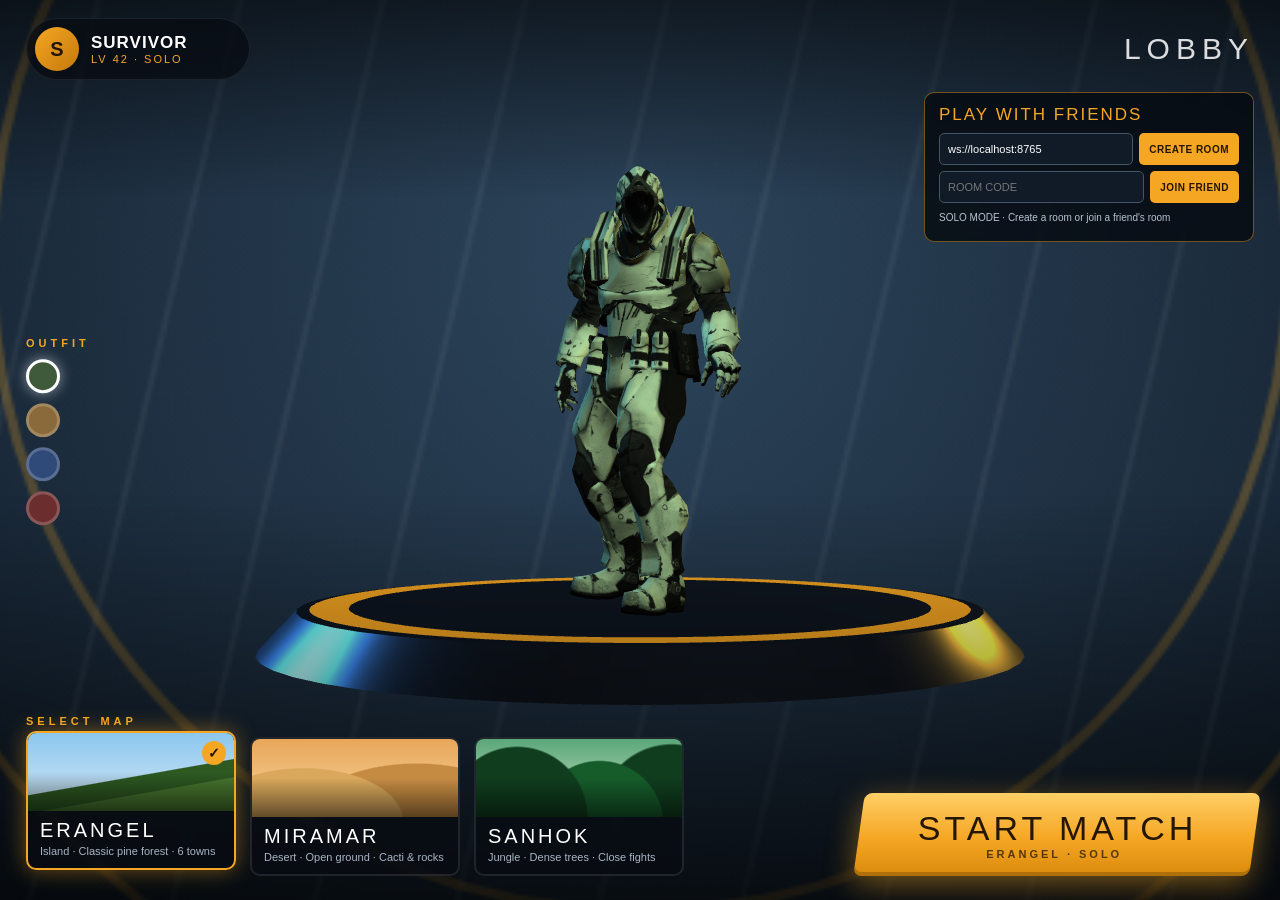
==== index.html @ 5bd3eda5 "First Commit" ====
<!DOCTYPE html>
<html lang="en">
<head>
<meta charset="UTF-8">
<meta name="viewport" content="width=device-width, initial-scale=1">
<title>Battle Zone Royale</title>
<link rel="stylesheet" href="css/style.css">
</head>
<body>
<canvas id="c"></canvas>

<!-- 1. SPLASH -->
<div id="splash" class="screen">
  <div class="splash-bg"></div>
  <div class="splash-center">
    <div class="logo-small">SURVIVE · LOOT · WIN</div>
    <h1 class="logo">BATTLE<span>ZONE</span></h1>
    <div class="logo-sub">R O Y A L E</div>
    <div class="loadbar"><div id="loadfill"></div></div>
    <div id="loadtxt">Loading assets...</div>
  </div>
  <div class="ver">v1.0 · Made with Three.js</div>
</div>

<!-- 2. LOBBY -->
<div id="lobby" class="screen hidden">
  <div class="lb-top">
    <div class="profile">
      <div class="avatar">S</div>
      <div>
        <input id="pname" value="SURVIVOR" maxlength="12" spellcheck="false">
        <div class="lvl">LV 42 · SOLO</div>
      </div>
    </div>
    <div class="lb-title">LOBBY</div>
  </div>

  <div class="lb-left">
    <div class="lb-label">OUTFIT</div>
    <div id="outfits">
      <button class="dot sel" data-i="0" style="background:#3f5a3a" title="Forest"></button>
      <button class="dot" data-i="1" style="background:#8a6a3a" title="Desert"></button>
      <button class="dot" data-i="2" style="background:#2f4a78" title="Navy"></button>
      <button class="dot" data-i="3" style="background:#6b2d2d" title="Crimson"></button>
    </div>
  </div>

  <div class="mp-lobby">
    <div class="mp-heading">PLAY WITH FRIENDS</div>
    <div class="mp-row">
      <input id="mpServer" value="ws://localhost:8765" aria-label="Multiplayer server address">
      <button id="mpCreate" type="button">CREATE ROOM</button>
    </div>
    <div class="mp-row">
      <input id="mpRoom" maxlength="6" placeholder="ROOM CODE" aria-label="Room code">
      <button id="mpJoin" type="button">JOIN FRIEND</button>
    </div>
    <div id="mpStatus">SOLO MODE · Create a room or join a friend's room</div>
    <div id="mpRoomCode" class="mp-room-code"></div>
  </div>

  <div class="lb-bottom">
    <div class="maps-wrap">
      <div class="lb-label">SELECT MAP</div>
      <div id="maps">
        <div class="mapcard sel" data-map="erangel">
          <div class="art art-erangel"></div>
          <div class="mn">ERANGEL</div><div class="ms">Island · Classic pine forest · 6 towns</div><div class="tick">✓</div>
        </div>
        <div class="mapcard" data-map="miramar">
          <div class="art art-miramar"></div>
          <div class="mn">MIRAMAR</div><div class="ms">Desert · Open ground · Cacti &amp; rocks</div><div class="tick">✓</div>
        </div>
        <div class="mapcard" data-map="sanhok">
          <div class="art art-sanhok"></div>
          <div class="mn">SANHOK</div><div class="ms">Jungle · Dense trees · Close fights</div><div class="tick">✓</div>
        </div>
      </div>
    </div>
    <button id="startBtn"><span>START MATCH</span><small id="startSub">ERANGEL · SOLO</small></button>
  </div>
</div>

<!-- LOADING -->
<div id="loading" class="screen hidden">
  <div class="load-box">
    <div class="spinner"></div>
    <div class="load-t">DEPLOYING TO <b id="loadMap">ERANGEL</b></div>
  </div>
</div>

<!-- HUD -->
<div id="hud" class="hidden">
  <div id="mobileControls" class="mobile-controls" aria-label="Touch controls">
    <div id="movePad" class="move-pad"><div class="move-ring"><div id="moveStick" class="move-stick"></div></div></div>
    <div id="lookPad" class="look-pad" aria-hidden="true"></div>
    <div class="touch-actions">
      <button class="touch-btn fire" data-action="fire">FIRE</button>
      <button class="touch-btn aim" data-action="aim">AIM</button>
      <button class="touch-btn" data-action="jump">JUMP</button>
      <button class="touch-btn" data-action="crouch">CROUCH</button>
      <button class="touch-btn" data-action="prone">PRONE</button>
      <button class="touch-btn" data-action="reload">RELOAD</button>
      <button class="touch-btn" data-action="pickup">PICK</button>
      <button class="touch-btn" data-action="weapon">SWAP</button>
    </div>
  </div>
  <div id="rotateNotice" class="rotate-notice">ROTATE YOUR DEVICE TO LANDSCAPE</div>
  <canvas id="minimap" width="300" height="300"></canvas>
  <div id="mpHudStatus" class="mp-hud-status hidden">FRIEND ROOM</div>
  <div id="topinfo">
    <div class="pill">ALIVE <b id="aliveN">0</b></div>
    <div class="pill">KILLS <b id="killN">0</b></div>
  </div>
  <div id="zoneinfo"></div>
  <div id="killfeed"></div>

  <div id="crosshair"><i class="ch t"></i><i class="ch b"></i><i class="ch l"></i><i class="ch r"></i><i class="dotc"></i></div>
  <div id="hitmarker"><i></i><i></i><i></i><i></i></div>
  <div id="prompt"></div>
  <div id="stance"></div>
  <div id="msg"></div>

  <div id="hpwrap">
    <div class="hpbar"><div id="hpfill"></div></div>
    <div id="hptxt">100</div>
  </div>
  <div id="weapons"></div>
  <div id="ammo"><div id="wname">UNARMED</div><div id="ammotxt"><b>--</b></div><div id="reload"></div></div>

  <div id="controls">
    WASD move · SHIFT sprint · SPACE jump · C crouch · Z prone · Q/E peek · F pick up · LMB shoot · RMB scope · R reload · 1/2/3 weapons
  </div>
  <div id="hurt"></div>
  <div id="scope"><span id="zoomtxt"></span></div>
</div>

<!-- OVERLAY (ready / pause / dead / win) -->
<div id="overlay" class="screen hidden">
  <div class="ov-box">
    <div id="ovTitle">PAUSED</div>
    <div id="ovSub"></div>
    <div id="ovStats"></div>
    <div class="ov-btns">
      <button id="ovMain" class="btn">RESUME</button>
      <button id="ovLobby" class="btn ghost">BACK TO LOBBY</button>
    </div>
  </div>
</div>

<script src="js/three-bundle.js"></script>
<script src="js/soldier-data.js"></script>
<script src="js/game.js"></script>
</body>
</html>
---- css/style.css ----
*{box-sizing:border-box;margin:0;padding:0;user-select:none;-webkit-user-select:none}
html,body{width:100%;height:100%;overflow:hidden;background:#05080c;color:#fff;font-family:"Segoe UI",Roboto,Arial,sans-serif}
#c{position:fixed;inset:0;width:100%;height:100%;display:block}
.hidden{display:none!important}
.screen{position:fixed;inset:0;z-index:10}
:root{--acc:#f5a623;--acc2:#ffcf66;--dark:rgba(8,12,18,.78)}
.disp{font-family:Impact,"Arial Narrow Bold","Arial Black",sans-serif;letter-spacing:2px}

/* ---------- SPLASH ---------- */
#splash{background:#06090e;display:flex;align-items:center;justify-content:center;transition:opacity .6s}
#splash.fade{opacity:0;pointer-events:none}
.splash-bg{position:absolute;inset:0;background:
  radial-gradient(ellipse at 50% 120%,rgba(245,166,35,.35),transparent 60%),
  radial-gradient(ellipse at 50% 40%,#1b2a3a 0%,#06090e 70%);
  animation:pulse 4s ease-in-out infinite}
.splash-bg:after{content:"";position:absolute;inset:0;background:
  repeating-linear-gradient(0deg,rgba(255,255,255,.025) 0 2px,transparent 2px 4px)}
@keyframes pulse{50%{filter:brightness(1.25)}}
.splash-center{position:relative;text-align:center;animation:rise 1s ease-out}
@keyframes rise{from{opacity:0;transform:translateY(30px) scale(.96)}to{opacity:1;transform:none}}
.logo-small{font-size:13px;letter-spacing:8px;color:var(--acc);margin-bottom:10px}
.logo{font-family:Impact,"Arial Black",sans-serif;font-size:clamp(54px,11vw,130px);line-height:.95;letter-spacing:6px;text-shadow:0 6px 30px rgba(0,0,0,.7)}
.logo span{color:var(--acc);margin-left:.18em;text-shadow:0 0 40px rgba(245,166,35,.55)}
.logo-sub{letter-spacing:.9em;font-size:clamp(14px,2.2vw,24px);color:#cfd8e3;margin:6px 0 40px .9em}
.loadbar{width:min(420px,70vw);height:6px;background:rgba(255,255,255,.12);border-radius:4px;margin:0 auto;overflow:hidden}
#loadfill{height:100%;width:0;background:linear-gradient(90deg,var(--acc),var(--acc2));box-shadow:0 0 12px var(--acc);transition:width .2s}
#loadtxt{margin-top:12px;font-size:12px;letter-spacing:3px;color:#8fa0b3}
.ver{position:absolute;bottom:14px;right:18px;font-size:11px;color:#58677a;letter-spacing:1px}

/* ---------- LOBBY ---------- */
#lobby{pointer-events:none}
#lobby>*{pointer-events:none}
#lobby button,#lobby input,#lobby .mapcard{pointer-events:auto}
#lobby:before{content:"";position:absolute;inset:0;background:
  linear-gradient(180deg,rgba(0,0,0,.55),transparent 22%,transparent 55%,rgba(0,0,0,.7));pointer-events:none}
.lb-top{position:absolute;top:0;left:0;right:0;display:flex;justify-content:space-between;align-items:center;padding:18px 26px}
.profile{display:flex;gap:12px;align-items:center;background:var(--dark);border:1px solid rgba(255,255,255,.08);padding:8px 18px 8px 8px;border-radius:40px}
.avatar{width:44px;height:44px;border-radius:50%;background:linear-gradient(135deg,var(--acc),#c47a0c);display:flex;align-items:center;justify-content:center;font-weight:800;font-size:20px;color:#201400}
#pname{background:transparent;border:0;outline:0;color:#fff;font-weight:700;font-size:17px;letter-spacing:1px;width:140px;user-select:text;-webkit-user-select:text}
.lvl{font-size:11px;color:var(--acc);letter-spacing:2px}
.lb-title{font-family:Impact,sans-serif;font-size:30px;letter-spacing:6px;color:rgba(255,255,255,.85)}
.lb-left{position:absolute;left:26px;top:50%;transform:translateY(-60%)}
.lb-label{font-size:11px;letter-spacing:4px;color:var(--acc);margin-bottom:10px;font-weight:700}
#outfits{display:flex;flex-direction:column;gap:10px}
.dot{width:34px;height:34px;border-radius:50%;border:3px solid rgba(255,255,255,.2);cursor:pointer;transition:.2s}
.dot:hover{transform:scale(1.12)}
.dot.sel{border-color:#fff;box-shadow:0 0 14px rgba(255,255,255,.5)}
.lb-bottom{position:absolute;left:0;right:0;bottom:0;padding:20px 26px 24px;display:flex;justify-content:space-between;align-items:flex-end;gap:20px;flex-wrap:wrap}
#maps{display:flex;gap:14px}
.mapcard{position:relative;width:min(210px,28vw);background:var(--dark);border:2px solid rgba(255,255,255,.1);border-radius:10px;overflow:hidden;cursor:pointer;transition:.18s;backdrop-filter:blur(4px)}
.mapcard:hover{transform:translateY(-4px);border-color:rgba(245,166,35,.6)}
.mapcard.sel{border-color:var(--acc);box-shadow:0 0 22px rgba(245,166,35,.45);transform:translateY(-6px)}
.mapcard .art{height:78px;position:relative}
.mapcard .art:after{content:"";position:absolute;inset:0;background:linear-gradient(180deg,transparent 50%,rgba(0,0,0,.55))}
.art-erangel{background:
  linear-gradient(170deg,transparent 54%,#2e5a22 55% 70%,#4a7a30 71%),
  radial-gradient(ellipse at 70% 90%,#1f3f18 0 30%,transparent 31%),
  linear-gradient(180deg,#8cc6ee,#d5eaf6)}
.art-miramar{background:
  radial-gradient(ellipse at 25% 105%,#d9a85c 0 45%,transparent 46%),
  radial-gradient(ellipse at 80% 110%,#c58b43 0 50%,transparent 51%),
  linear-gradient(180deg,#e8a65a,#f6d9a0)}
.art-sanhok{background:
  radial-gradient(circle at 20% 100%,#0f3d1e 0 38%,transparent 39%),
  radial-gradient(circle at 60% 110%,#165c2b 0 42%,transparent 43%),
  radial-gradient(circle at 95% 100%,#0f3d1e 0 34%,transparent 35%),
  linear-gradient(180deg,#5aa67a,#cfe9c9)}
.mn{font-family:Impact,sans-serif;font-size:20px;letter-spacing:3px;padding:8px 12px 0}
.ms{font-size:11px;color:#a9b6c6;padding:2px 12px 10px;line-height:1.3}
.tick{position:absolute;top:8px;right:8px;width:24px;height:24px;border-radius:50%;background:var(--acc);color:#201400;font-weight:900;display:none;align-items:center;justify-content:center;font-size:14px}
.mapcard.sel .tick{display:flex}
#startBtn{cursor:pointer;border:0;border-radius:8px;padding:16px 58px;background:linear-gradient(180deg,var(--acc2),var(--acc) 55%,#d98a0c);color:#241600;display:flex;flex-direction:column;align-items:center;transform:skewX(-8deg);box-shadow:0 8px 30px rgba(245,166,35,.45),inset 0 -4px 0 rgba(0,0,0,.2);transition:.15s}
#startBtn span{font-family:Impact,sans-serif;font-size:34px;letter-spacing:4px;transform:skewX(8deg)}
#startBtn small{font-size:11px;letter-spacing:3px;font-weight:700;transform:skewX(8deg);opacity:.75}
#startBtn:hover{filter:brightness(1.1);transform:skewX(-8deg) scale(1.04)}
#startBtn:active{transform:skewX(-8deg) scale(.97)}

/* ---------- LOADING / OVERLAY ---------- */
#loading{background:radial-gradient(ellipse at center,#14202d,#05080c);display:flex;align-items:center;justify-content:center;z-index:30}
.load-box{text-align:center}
.load-t{letter-spacing:6px;font-size:14px;color:#cfd8e3;margin-top:22px}
.load-t b{color:var(--acc)}
.spinner{width:56px;height:56px;border-radius:50%;border:4px solid rgba(255,255,255,.12);border-top-color:var(--acc);margin:0 auto;animation:spin .8s linear infinite}
@keyframes spin{to{transform:rotate(360deg)}}
#overlay{z-index:40;display:flex;align-items:center;justify-content:center;background:rgba(3,6,10,.62);backdrop-filter:blur(3px)}
.ov-box{text-align:center;padding:36px 54px;background:var(--dark);border:1px solid rgba(255,255,255,.1);border-radius:14px;min-width:340px}
#ovTitle{font-family:Impact,sans-serif;font-size:56px;letter-spacing:5px;color:var(--acc)}
#ovSub{color:#b8c4d2;margin-top:6px;letter-spacing:2px;font-size:13px}
#ovStats{margin:20px 0;display:flex;gap:28px;justify-content:center}
#ovStats div{font-size:11px;letter-spacing:3px;color:#8fa0b3}
#ovStats b{display:block;font-size:30px;color:#fff;letter-spacing:1px}
.ov-btns{display:flex;gap:12px;justify-content:center;margin-top:18px}
.btn{cursor:pointer;border:0;padding:13px 30px;border-radius:6px;font-weight:800;letter-spacing:3px;background:var(--acc);color:#241600;font-size:14px}
.btn.ghost{background:transparent;color:#fff;border:1px solid rgba(255,255,255,.3)}
.btn:hover{filter:brightness(1.12)}

/* ---------- HUD ---------- */
#hud{position:fixed;inset:0;z-index:20;pointer-events:none}
#minimap{position:absolute;left:16px;top:16px;width:150px;height:150px;border-radius:50%;border:3px solid rgba(255,255,255,.55);box-shadow:0 0 18px rgba(0,0,0,.6)}
#topinfo{position:absolute;top:18px;left:50%;transform:translateX(-50%);display:flex;gap:10px}
.pill{background:var(--dark);padding:6px 16px;border-radius:20px;font-size:12px;letter-spacing:2px;color:#b8c4d2}
.pill b{color:#fff;font-size:16px;margin-left:6px}
#zoneinfo{position:absolute;top:58px;left:50%;transform:translateX(-50%);font-size:13px;letter-spacing:2px;color:#7fc4ff;text-shadow:0 1px 4px #000;font-weight:700}
#killfeed{position:absolute;right:18px;top:18px;display:flex;flex-direction:column;gap:6px;align-items:flex-end}
.kf{background:var(--dark);padding:6px 12px;border-left:3px solid var(--acc);font-size:13px;animation:kf 5s forwards}
.kf.bad{border-left-color:#ff4d4d}
@keyframes kf{0%{opacity:0;transform:translateX(30px)}6%{opacity:1;transform:none}85%{opacity:1}100%{opacity:0}}
#crosshair{position:absolute;left:50%;top:50%;width:0;height:0;--g:8px}
#crosshair .ch{position:absolute;background:#fff;box-shadow:0 0 2px #000}
#crosshair .t{width:2px;height:9px;left:-1px;top:calc(-9px - var(--g))}
#crosshair .b{width:2px;height:9px;left:-1px;top:var(--g)}
#crosshair .l{height:2px;width:9px;top:-1px;left:calc(-9px - var(--g))}
#crosshair .r{height:2px;width:9px;top:-1px;left:var(--g)}
#crosshair .dotc{position:absolute;width:3px;height:3px;left:-1.5px;top:-1.5px;border-radius:50%;background:#ff5252}
#hitmarker{position:absolute;left:50%;top:50%;width:0;height:0;opacity:0}
#hitmarker i{position:absolute;width:10px;height:2px;background:#fff;box-shadow:0 0 3px #000}
#hitmarker i:nth-child(1){transform:rotate(45deg) translate(9px,0)}
#hitmarker i:nth-child(2){transform:rotate(-45deg) translate(9px,0)}
#hitmarker i:nth-child(3){transform:rotate(135deg) translate(9px,0)}
#hitmarker i:nth-child(4){transform:rotate(-135deg) translate(9px,0)}
#hitmarker.hm{animation:hm .25s ease-out}
#hitmarker.kill i{background:#ff3b3b}
@keyframes hm{0%{opacity:1;transform:scale(1.25)}100%{opacity:0;transform:scale(.9)}}
#prompt{position:absolute;left:50%;top:62%;transform:translateX(-50%);background:var(--dark);padding:9px 20px;border:1px solid var(--acc);border-radius:6px;font-weight:700;letter-spacing:2px;font-size:14px;display:none}
#prompt b{background:var(--acc);color:#241600;padding:2px 8px;border-radius:3px;margin-right:8px}
#stance{position:absolute;left:50%;bottom:26px;transform:translateX(-50%);font-size:12px;letter-spacing:4px;color:#d7e0ea;text-shadow:0 1px 4px #000;font-weight:700}
#msg{position:absolute;left:50%;top:22%;transform:translateX(-50%);font-family:Impact,sans-serif;font-size:34px;letter-spacing:4px;color:var(--acc2);text-shadow:0 2px 12px #000;opacity:0;transition:opacity .4s;text-align:center}
#msg.show{opacity:1}
#hpwrap{position:absolute;left:190px;bottom:26px;width:min(280px,32vw)}
.hpbar{height:12px;background:rgba(0,0,0,.55);border:1px solid rgba(255,255,255,.25);border-radius:3px;overflow:hidden}
#hpfill{height:100%;width:100%;background:linear-gradient(90deg,#5ee07a,#9cf06a);transition:width .15s}
#hptxt{font-weight:800;font-size:20px;margin-top:2px;text-shadow:0 1px 4px #000}
#weapons{position:absolute;right:30px;bottom:110px;display:flex;gap:8px}
.wslot{min-width:84px;padding:6px 10px;background:var(--dark);border:1px solid rgba(255,255,255,.15);font-size:11px;letter-spacing:1px;color:#8fa0b3;text-align:center;border-radius:4px}
.wslot b{display:block;font-size:10px;color:#6d7d90}
.wslot.act{border-color:var(--acc);color:#fff;box-shadow:0 0 10px rgba(245,166,35,.35)}
#ammo{position:absolute;right:30px;bottom:22px;text-align:right}
#wname{font-size:13px;letter-spacing:3px;color:var(--acc);font-weight:700}
#ammotxt{font-size:44px;line-height:1;font-family:Impact,sans-serif;letter-spacing:2px;text-shadow:0 2px 8px #000}
#ammotxt small{font-size:20px;color:#9fb0c3}
#reload{font-size:12px;letter-spacing:3px;color:#ff8f8f;height:16px}
#controls{position:absolute;left:50%;bottom:4px;transform:translateX(-50%);font-size:10px;letter-spacing:1px;color:rgba(255,255,255,.4);white-space:nowrap;text-shadow:0 1px 3px #000}
#hurt{position:absolute;inset:0;background:radial-gradient(ellipse at center,transparent 45%,rgba(220,0,0,.75));opacity:0}
#scope{position:absolute;inset:0;display:none;background:radial-gradient(circle at center,transparent 0 33vh,#000 33.4vh)}
#scope.s4{background:radial-gradient(circle at center,transparent 0 39vh,#000 39.4vh)}
#scope.s4:before{background:linear-gradient(90deg,transparent 30%,rgba(255,60,60,.9) 30% 48%,transparent 48% 52%,rgba(255,60,60,.9) 52% 70%,transparent 70%)}
#scope.s4:after{background:linear-gradient(180deg,transparent 50%,rgba(255,60,60,.9) 50% 70%,transparent 70%)}
#zoomtxt{position:absolute;left:50%;bottom:9vh;transform:translateX(-50%);color:#9fd0ff;font-size:12px;letter-spacing:4px;font-weight:700}
#scope:before,#scope:after{content:"";position:absolute;background:#000}
#scope:before{left:0;right:0;top:50%;height:1px;transform:translateY(-.5px);background:linear-gradient(90deg,transparent 18%,#000 18% 82%,transparent 82%)}
#scope:after{top:0;bottom:0;left:50%;width:1px;background:linear-gradient(180deg,transparent 18%,#000 18% 82%,transparent 82%)}

@media(max-width:800px){.lb-bottom{flex-direction:column;align-items:stretch}#startBtn{align-self:center}.ms{display:none}}


/* ---------- MOBILE LANDSCAPE TOUCH LAYER ---------- */
.mobile-controls{display:none;position:absolute;inset:0;pointer-events:none;touch-action:none}
.move-pad{position:absolute;left:3.5%;bottom:8%;width:clamp(112px,19vh,168px);height:clamp(112px,19vh,168px);pointer-events:auto;touch-action:none}
.move-ring{position:absolute;inset:0;border:2px solid rgba(255,255,255,.38);border-radius:50%;background:rgba(5,10,16,.24);box-shadow:0 3px 18px #0008}
.move-stick{position:absolute;width:42%;height:42%;left:29%;top:29%;border-radius:50%;background:rgba(245,166,35,.78);border:2px solid #fff9;box-shadow:0 2px 12px #0009}
.look-pad{position:absolute;left:38%;top:18%;width:35%;height:72%;pointer-events:auto;touch-action:none}
.touch-actions{position:absolute;right:2.5%;bottom:5%;width:min(34%,390px);height:62%;display:grid;grid-template-columns:repeat(3,minmax(54px,1fr));grid-template-rows:repeat(3,1fr);gap:clamp(4px,.8vw,10px);pointer-events:none}
.touch-btn{pointer-events:auto;touch-action:none;border:1px solid rgba(255,255,255,.48);border-radius:50%;background:rgba(8,14,22,.68);color:#fff;font-size:clamp(9px,1.35vh,14px);font-weight:900;letter-spacing:.5px;text-shadow:0 1px 3px #000;min-width:0;min-height:0;padding:4px;box-shadow:0 3px 10px #0008}
.touch-btn:active,.touch-btn.pressed{background:rgba(245,166,35,.9);color:#201400;border-color:#fff}
.touch-btn.fire{background:rgba(190,40,32,.82);border:2px solid #fff;font-size:clamp(11px,1.7vh,17px)}
.touch-btn.aim{background:rgba(40,95,145,.78)}
.rotate-notice{display:none;position:absolute;inset:0;z-index:99;background:#05080c;color:#fff;align-items:center;justify-content:center;text-align:center;font-weight:900;letter-spacing:3px;font-size:18px}
@media (pointer:coarse){
  body{overscroll-behavior:none;touch-action:none}
  #mobileControls{display:block}
  #controls{display:none}
  #minimap{width:clamp(78px,14vh,124px);height:clamp(78px,14vh,124px);left:10px;top:10px}
  #hpwrap{left:clamp(100px,16vh,145px);bottom:14px;width:min(23vw,210px)}
  #weapons{right:2%;bottom:25%;gap:4px}
  .wslot{min-width:58px;padding:4px;font-size:9px}
  #ammo{right:2%;bottom:8px}
  #ammotxt{font-size:clamp(25px,5vh,40px)}
  #topinfo{top:8px}
  #zoneinfo{top:42px;font-size:10px}
  #killfeed{top:8px;right:8px}
  #stance{bottom:10px}
  #prompt{top:52%;font-size:11px}
  #msg{font-size:clamp(20px,4vh,30px)}
  #lobby .lb-top{padding:10px 14px}
  #lobby .lb-left{left:14px}
  #lobby .lb-bottom{padding:10px 14px}
  #lobby .mapcard{width:min(170px,22vw)}
  #lobby .mapcard .art{height:52px}
  #lobby #startBtn{padding:10px 28px}
  #lobby #startBtn span{font-size:clamp(20px,4vh,30px)}
}
@media (pointer:coarse) and (orientation:portrait){
  #rotateNotice{display:flex}
}


/* ---------- FRIEND MULTIPLAYER LOBBY ---------- */
.mp-lobby{pointer-events:auto;position:absolute;right:26px;top:92px;width:min(330px,38vw);padding:12px 14px;background:rgba(5,10,16,.82);border:1px solid rgba(245,166,35,.45);border-radius:10px;backdrop-filter:blur(8px);z-index:4;pointer-events:auto}
.mp-heading{font-family:Impact,sans-serif;letter-spacing:2px;color:#f5a623;font-size:17px;margin-bottom:8px}
.mp-row{display:flex;gap:6px;margin:6px 0}
.mp-row input{min-width:0;flex:1;width:50%;background:#111b27;border:1px solid #455467;border-radius:5px;color:#fff;padding:9px 8px;font-size:11px;outline:none}
.mp-row button{border:0;border-radius:5px;background:#f5a623;color:#241600;font-size:10px;font-weight:900;letter-spacing:.5px;padding:0 10px;white-space:nowrap;cursor:pointer}
#mpStatus{font-size:10px;line-height:1.4;color:#b8c4d2;margin-top:8px}
.mp-room-code{font-size:15px;font-weight:900;letter-spacing:3px;color:#ffcf66;margin-top:4px}
.mp-hud-status{position:absolute;top:58px;left:50%;transform:translateX(-50%);padding:5px 12px;border:1px solid #f5a623;border-radius:20px;background:rgba(10,15,20,.8);font-size:10px;letter-spacing:2px;color:#ffcf66}
@media(max-width:760px){
 .mp-lobby{top:76px;right:10px;width:min(290px,48vw);padding:8px}
 .mp-heading{font-size:14px}
 .mp-row input{padding:7px 5px;font-size:10px}
 .mp-row button{font-size:9px;padding:0 6px}
}

/* Context-aware mobile pickup control */
.touch-btn[data-action="pickup"] { min-width: 76px; }
.touch-btn[data-action="pickup"]:disabled {
  opacity: .38;
  filter: saturate(.45);
  cursor: not-allowed;
  box-shadow: none;
}
#prompt b { min-width: 42px; text-align: center; }
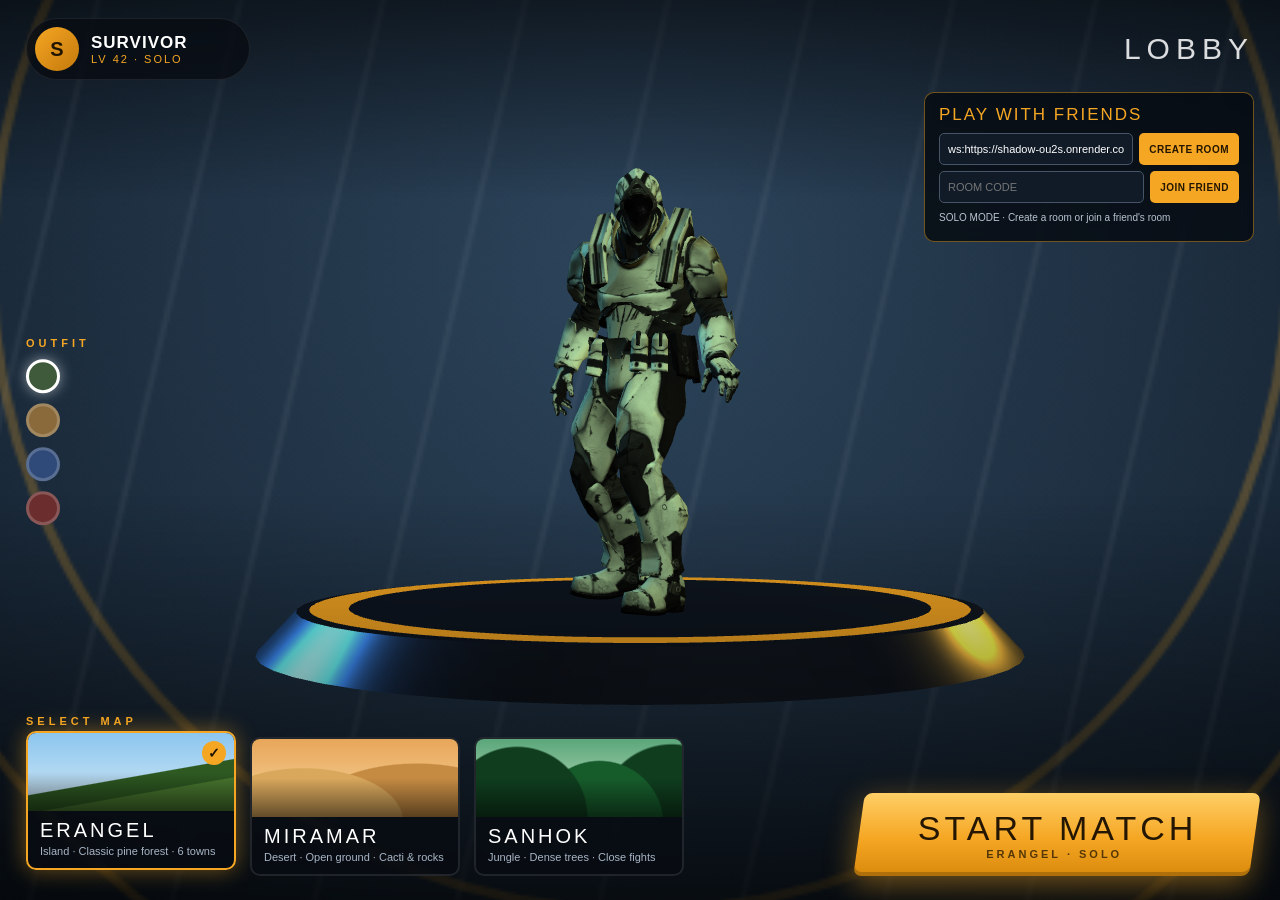
==== commit e28df7eb: "URL CHANGE" ====
--- a/index.html
+++ b/index.html
@@ -48,7 +48,7 @@
   <div class="mp-lobby">
     <div class="mp-heading">PLAY WITH FRIENDS</div>
     <div class="mp-row">
-      <input id="mpServer" value="ws://localhost:8765" aria-label="Multiplayer server address">
+      <input id="mpServer" value="ws:https://shadow-ou2s.onrender.com" aria-label="Multiplayer server address">
       <button id="mpCreate" type="button">CREATE ROOM</button>
     </div>
     <div class="mp-row">
